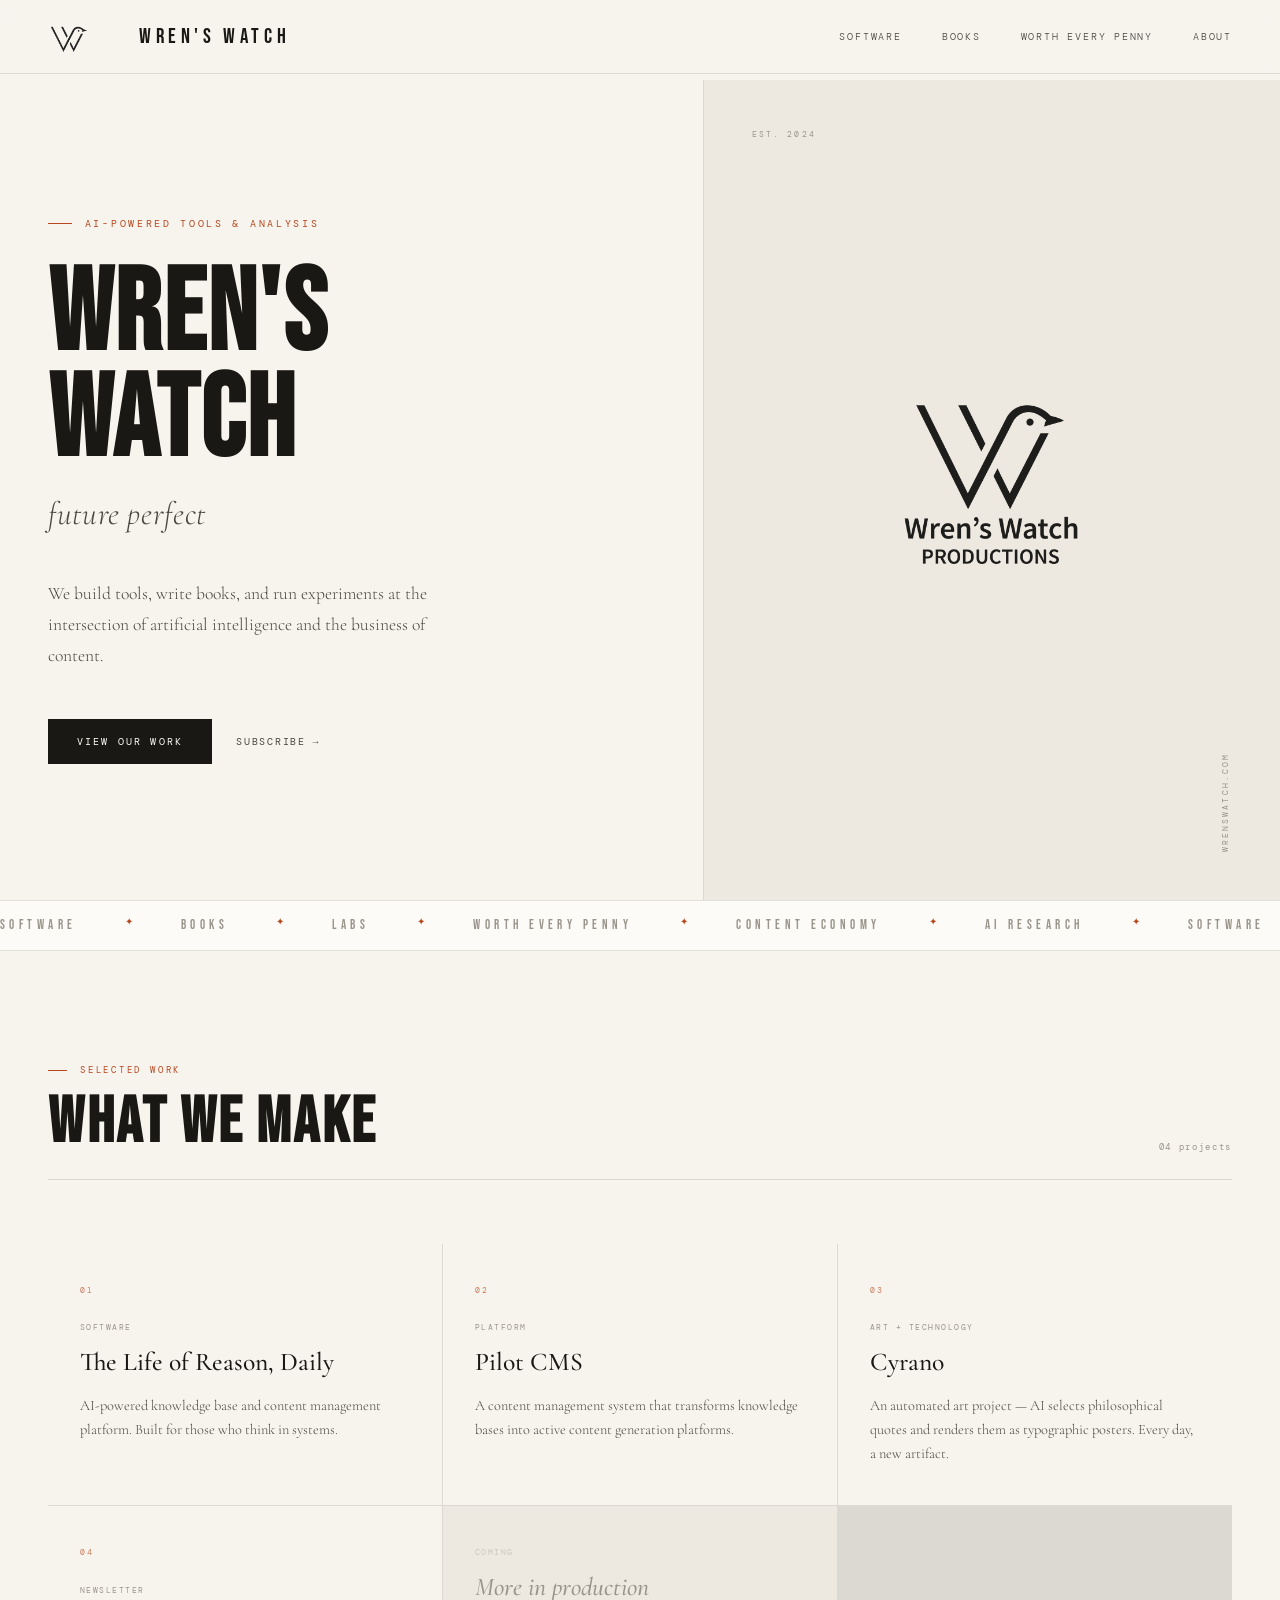
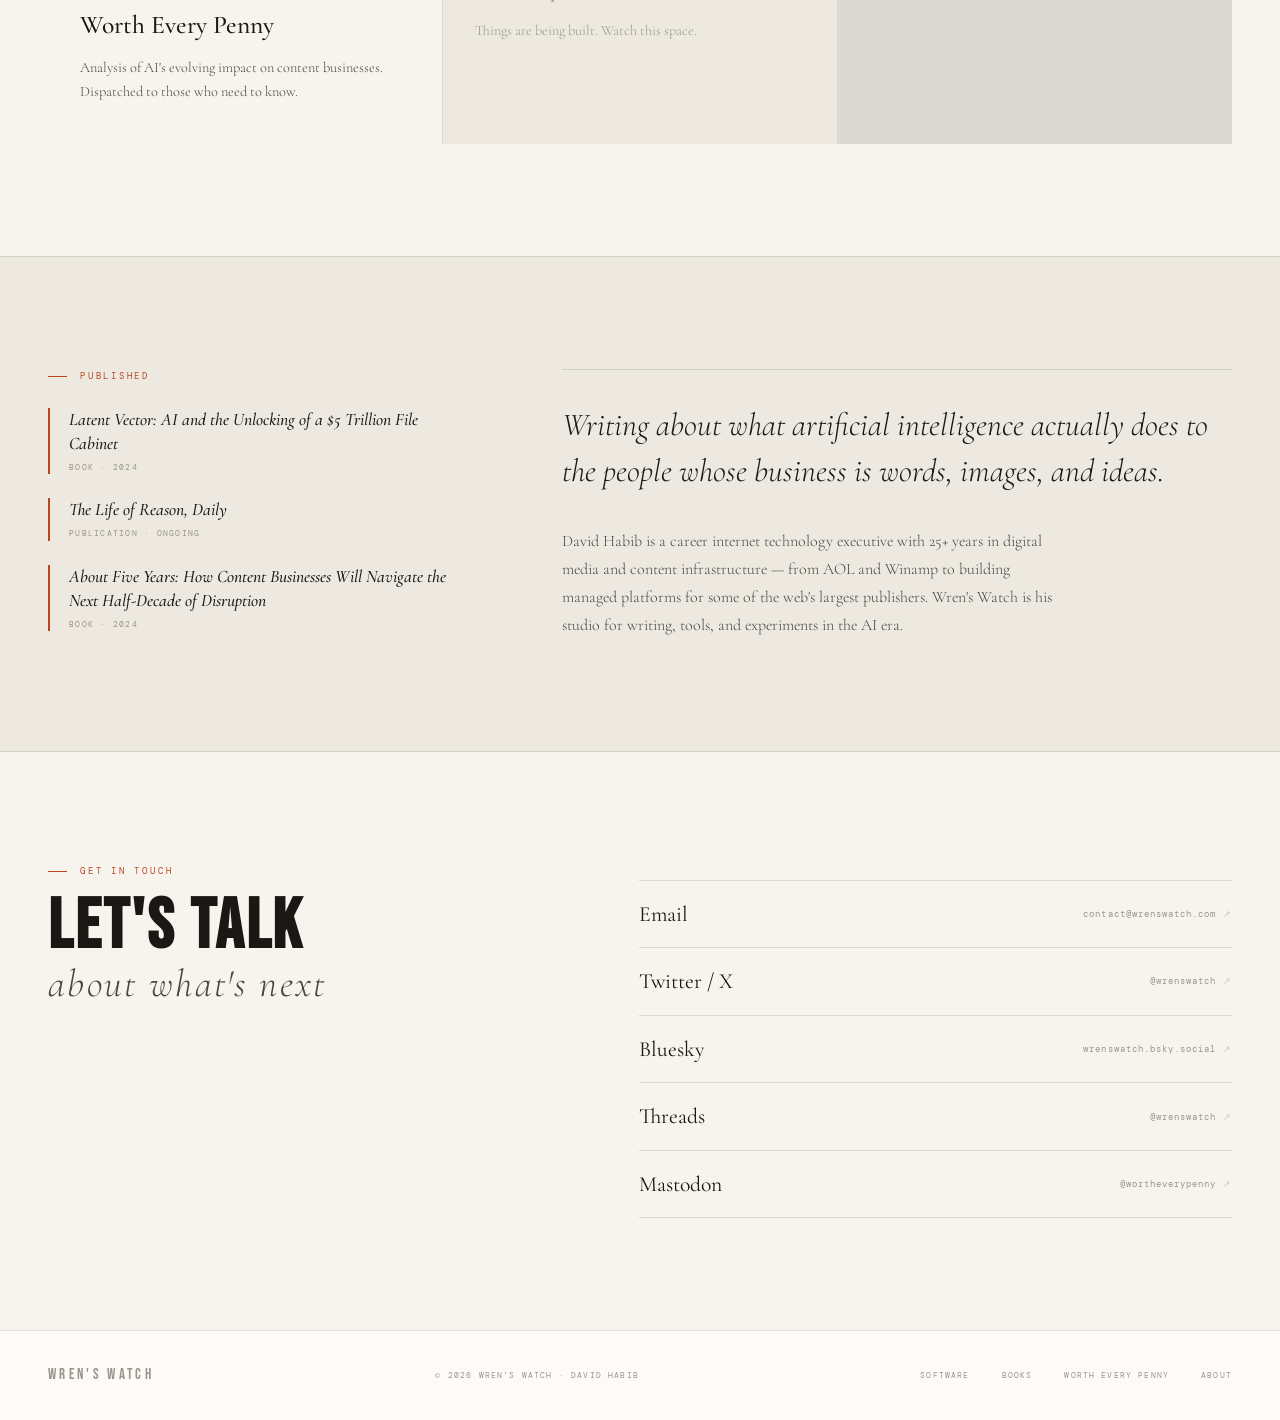
==== index.html @ e2961342 "Replace Hugo site with new static design Remove Hugo framework (themes, layouts, content, config) an" ====
<!DOCTYPE html>
<html lang="en">
<head>
<meta charset="UTF-8">
<meta name="viewport" content="width=device-width, initial-scale=1.0">
<title>Wren's Watch</title>
<meta name="description" content="AI-powered tools and analysis future perfect">
<link rel="preconnect" href="https://fonts.googleapis.com">
<link href="https://fonts.googleapis.com/css2?family=Cormorant+Garamond:ital,wght@0,300;0,400;0,500;0,600;1,300;1,400;1,500;1,600&family=Bebas+Neue&family=DM+Mono:wght@300;400&display=swap" rel="stylesheet">
<link rel="stylesheet" href="/css/style.css">
</head>
<body>

<!-- HEADER -->
<header>
  <a href="#" class="logo">
    <img class="logo-mark" src="/images/logo.png" alt="Wren's Watch logo">
    Wren's Watch
  </a>
  <nav>
    <a href="#">Software</a>
    <a href="#">Books</a>
    <a href="#">Worth Every Penny</a>
    <a href="#">About</a>
  </nav>
</header>

<!-- HERO -->
<section class="hero">
  <div class="hero-left">
    <div class="hero-eyebrow">AI-powered tools &amp; analysis</div>
    <h1 class="hero-title">Wren's<br>Watch</h1>
    <p class="hero-title-sub">future perfect</p>
    <p class="hero-desc">We build tools, write books, and run experiments at the intersection of artificial intelligence and the business of content.</p>
    <div class="hero-cta">
      <a href="#" class="btn-primary">View Our Work</a>
      <a href="#" class="btn-ghost">Subscribe</a>
    </div>
  </div>
  <div class="hero-right">
    <div class="hero-right-year">Est. 2024</div>
    <img class="hero-logo-display" src="/images/logo-hero.png" alt="Wren's Watch">
    <div class="hero-right-label">wrenswatch.com</div>
  </div>
</section>

<!-- MARQUEE -->
<div class="marquee-wrap">
  <div class="marquee-inner">
    <span class="marquee-text">SOFTWARE</span><span class="marquee-dot">✦</span>
    <span class="marquee-text">BOOKS</span><span class="marquee-dot">✦</span>
    <span class="marquee-text">LABS</span><span class="marquee-dot">✦</span>
    <span class="marquee-text">WORTH EVERY PENNY</span><span class="marquee-dot">✦</span>
    <span class="marquee-text">CONTENT ECONOMY</span><span class="marquee-dot">✦</span>
    <span class="marquee-text">AI RESEARCH</span><span class="marquee-dot">✦</span>
    <span class="marquee-text">SOFTWARE</span><span class="marquee-dot">✦</span>
    <span class="marquee-text">BOOKS</span><span class="marquee-dot">✦</span>
    <span class="marquee-text">LABS</span><span class="marquee-dot">✦</span>
    <span class="marquee-text">WORTH EVERY PENNY</span><span class="marquee-dot">✦</span>
    <span class="marquee-text">CONTENT ECONOMY</span><span class="marquee-dot">✦</span>
    <span class="marquee-text">AI RESEARCH</span><span class="marquee-dot">✦</span>
  </div>
</div>

<!-- WORKS -->
<section class="works">
  <div class="section-header">
    <div>
      <div class="section-label">Selected Work</div>
      <h2 class="section-title">What We Make</h2>
    </div>
    <div class="section-count">04 projects</div>
  </div>
  <div class="works-grid">
    <a href="https://santayana.org" class="work-item" target="_blank">
      <div class="work-number">01</div>
      <div class="work-type">Software</div>
      <h3 class="work-name">The Life of Reason, Daily</h3>
      <p class="work-desc">AI-powered knowledge base and content management platform. Built for those who think in systems.</p>
      <span class="work-arrow">↗</span>
    </a>
    <a href="#" class="work-item">
      <div class="work-number">02</div>
      <div class="work-type">Platform</div>
      <h3 class="work-name">Pilot CMS</h3>
      <p class="work-desc">A content management system that transforms knowledge bases into active content generation platforms.</p>
      <span class="work-arrow">→</span>
    </a>
    <a href="#" class="work-item">
      <div class="work-number">03</div>
      <div class="work-type">Art + Technology</div>
      <h3 class="work-name">Cyrano</h3>
      <p class="work-desc">An automated art project — AI selects philosophical quotes and renders them as typographic posters. Every day, a new artifact.</p>
      <span class="work-arrow">→</span>
    </a>
    <a href="#" class="work-item">
      <div class="work-number">04</div>
      <div class="work-type">Newsletter</div>
      <h3 class="work-name">Worth Every Penny</h3>
      <p class="work-desc">Analysis of AI's evolving impact on content businesses. Dispatched to those who need to know.</p>
      <span class="work-arrow">→</span>
    </a>
    <div class="work-item muted">
      <div class="work-type" style="opacity:0.4">Coming</div>
      <h3 class="work-name">More in production</h3>
      <p class="work-desc" style="opacity:0.5">Things are being built. Watch this space.</p>
    </div>
  </div>
</section>

<!-- BOOKS -->
<section class="books">
  <div class="books-inner">
    <div>
      <div class="section-label">Published</div>
      <div class="books-stack">
        <a href="#" class="book-card">
          <div class="book-card-title">Latent Vector: AI and the Unlocking of a $5 Trillion File Cabinet</div>
          <div class="book-card-sub">Book · 2024</div>
        </a>
        <a href="https://santayana.org" class="book-card" target="_blank">
          <div class="book-card-title">The Life of Reason, Daily</div>
          <div class="book-card-sub">Publication · Ongoing</div>
        </a>
        <a href="#" class="book-card">
          <div class="book-card-title">About Five Years: How Content Businesses Will Navigate the Next Half-Decade of Disruption</div>
          <div class="book-card-sub">Book · 2024</div>
        </a>
      </div>
    </div>
    <div>
      <p class="books-pull">Writing about what artificial intelligence actually does to the people whose business is words, images, and ideas.</p>
      <p class="books-bio">David Habib is a career internet technology executive with 25+ years in digital media and content infrastructure — from AOL and Winamp to building managed platforms for some of the web's largest publishers. Wren's Watch is his studio for writing, tools, and experiments in the AI era.</p>
    </div>
  </div>
</section>

<!-- CONNECT -->
<section class="connect">
  <div>
    <div class="section-label">Get in Touch</div>
    <h2 class="connect-title">Let's Talk<em>about what's next</em></h2>
  </div>
  <div>
    <div class="social-list">
      <a href="mailto:contact@wrenswatch.com" class="social-link">
        <span class="social-name">Email</span>
        <span class="social-handle">contact@wrenswatch.com</span>
      </a>
      <a href="https://twitter.com/wrenswatch" class="social-link" target="_blank">
        <span class="social-name">Twitter / X</span>
        <span class="social-handle">@wrenswatch</span>
      </a>
      <a href="https://bsky.app/profile/wrenswatch.bsky.social" class="social-link" target="_blank">
        <span class="social-name">Bluesky</span>
        <span class="social-handle">wrenswatch.bsky.social</span>
      </a>
      <a href="https://www.threads.net/@wrenswatch" class="social-link" target="_blank">
        <span class="social-name">Threads</span>
        <span class="social-handle">@wrenswatch</span>
      </a>
      <a href="https://mastodon.social/@wortheverypenny" class="social-link" target="_blank">
        <span class="social-name">Mastodon</span>
        <span class="social-handle">@wortheverypenny</span>
      </a>
    </div>
  </div>
</section>

<!-- FOOTER -->
<footer>
  <a href="#" class="footer-logo">Wren's Watch</a>
  <div class="footer-copy">© 2026 Wren's Watch · David Habib</div>
  <div class="footer-links">
    <a href="#">Software</a>
    <a href="#">Books</a>
    <a href="#">Worth Every Penny</a>
    <a href="#">About</a>
  </div>
</footer>

</body>
</html>
---- css/style.css ----
*, *::before, *::after { box-sizing: border-box; margin: 0; padding: 0; }

  :root {
    --bg:        #f7f4ee;
    --bg-warm:   #ede9e0;
    --ink:       #1a1814;
    --ink-mid:   #4a4740;
    --ink-light: #9a958c;
    --rust:      #b8471e;
    --rust-light:#d4603a;
    --sand:      #c8b89a;
    --white:     #fdfbf7;
    --rule:      rgba(26,24,20,0.12);
  }

  html { scroll-behavior: smooth; }

  body {
    background: var(--bg);
    color: var(--ink);
    font-family: 'Cormorant Garamond', Georgia, serif;
    font-size: 18px;
    line-height: 1.6;
    overflow-x: hidden;
  }

  /* ── HEADER ── */
  header {
    position: fixed;
    top: 0; left: 0; right: 0;
    z-index: 100;
    display: flex;
    align-items: center;
    justify-content: space-between;
    padding: 1.25rem 3rem;
    background: rgba(247,244,238,0.92);
    backdrop-filter: blur(12px);
    -webkit-backdrop-filter: blur(12px);
    border-bottom: 1px solid var(--rule);
  }

  .logo {
    font-family: 'Bebas Neue', sans-serif;
    font-size: 1.3rem;
    letter-spacing: 0.22em;
    color: var(--ink);
    text-decoration: none;
    display: flex;
    align-items: center;
    gap: 0.7rem;
  }

  .logo-mark {
    width: 80px;
    height: 32px;
    object-fit: contain;
    object-position: left center;
    opacity: 0.85;
    transition: opacity 0.2s;
  }

  .logo:hover .logo-mark { opacity: 1; }

  nav {
    display: flex;
    gap: 2.5rem;
    align-items: center;
  }

  nav a {
    font-family: 'DM Mono', monospace;
    font-size: 0.62rem;
    font-weight: 300;
    letter-spacing: 0.18em;
    text-transform: uppercase;
    color: var(--ink-mid);
    text-decoration: none;
    transition: color 0.2s;
  }

  nav a:hover { color: var(--rust); }

  nav a.external::after {
    content: ' ↗';
    font-size: 0.6rem;
    opacity: 0.5;
  }

  /* ── HERO ── */
  .hero {
    min-height: 100vh;
    display: grid;
    grid-template-columns: 1.1fr 0.9fr;
    padding-top: 5rem;
  }

  .hero-left {
    display: flex;
    flex-direction: column;
    justify-content: center;
    padding: 6rem 4rem 6rem 3rem;
    border-right: 1px solid var(--rule);
  }

  .hero-eyebrow {
    font-family: 'DM Mono', monospace;
    font-size: 0.6rem;
    letter-spacing: 0.28em;
    text-transform: uppercase;
    color: var(--rust);
    margin-bottom: 2rem;
    display: flex;
    align-items: center;
    gap: 0.8rem;
  }

  .hero-eyebrow::before {
    content: '';
    display: block;
    width: 1.5rem;
    height: 1px;
    background: var(--rust);
  }

  .hero-title {
    font-family: 'Bebas Neue', sans-serif;
    font-size: clamp(4.5rem, 9vw, 8rem);
    line-height: 0.92;
    letter-spacing: 0.02em;
    color: var(--ink);
  }

  .hero-title-sub {
    font-family: 'Cormorant Garamond', serif;
    font-size: clamp(1.4rem, 2.5vw, 2rem);
    font-style: italic;
    font-weight: 300;
    color: var(--ink-mid);
    margin-top: 0.8rem;
    letter-spacing: 0.02em;
  }

  .hero-desc {
    max-width: 400px;
    font-size: 1.1rem;
    font-weight: 300;
    color: var(--ink-mid);
    line-height: 1.75;
    margin-top: 2.5rem;
  }

  .hero-cta {
    margin-top: 3rem;
    display: flex;
    gap: 1.5rem;
    align-items: center;
  }

  .btn-primary {
    font-family: 'DM Mono', monospace;
    font-size: 0.62rem;
    letter-spacing: 0.22em;
    text-transform: uppercase;
    color: var(--white);
    background: var(--ink);
    padding: 0.9rem 1.8rem;
    text-decoration: none;
    display: inline-block;
    transition: background 0.2s;
  }

  .btn-primary:hover { background: var(--rust); }

  .btn-ghost {
    font-family: 'DM Mono', monospace;
    font-size: 0.62rem;
    letter-spacing: 0.18em;
    text-transform: uppercase;
    color: var(--ink-mid);
    text-decoration: none;
    display: flex;
    align-items: center;
    gap: 0.4rem;
    transition: color 0.2s;
  }

  .btn-ghost:hover { color: var(--rust); }
  .btn-ghost::after { content: '→'; }

  /* Hero right — logo display */
  .hero-right {
    display: flex;
    flex-direction: column;
    align-items: center;
    justify-content: center;
    padding: 4rem;
    background: var(--bg-warm);
    position: relative;
    overflow: hidden;
  }

  .hero-logo-display {
    width: clamp(160px, 22vw, 260px);
    height: clamp(160px, 22vw, 260px);
    object-fit: contain;
    opacity: 0.88;
  }

  .hero-right-label {
    position: absolute;
    bottom: 3rem;
    right: 3rem;
    font-family: 'DM Mono', monospace;
    font-size: 0.52rem;
    letter-spacing: 0.25em;
    color: var(--ink-light);
    text-transform: uppercase;
    writing-mode: vertical-rl;
    transform: rotate(180deg);
  }

  .hero-right-year {
    position: absolute;
    top: 3rem;
    left: 3rem;
    font-family: 'DM Mono', monospace;
    font-size: 0.52rem;
    letter-spacing: 0.25em;
    color: var(--ink-light);
    text-transform: uppercase;
  }

  /* ── MARQUEE ── */
  .marquee-wrap {
    overflow: hidden;
    border-top: 1px solid var(--rule);
    border-bottom: 1px solid var(--rule);
    padding: 0.9rem 0;
    background: var(--white);
  }

  .marquee-inner {
    display: flex;
    white-space: nowrap;
    animation: marquee 30s linear infinite;
  }

  .marquee-text {
    font-family: 'Bebas Neue', sans-serif;
    font-size: 0.8rem;
    letter-spacing: 0.35em;
    color: var(--ink-light);
    padding-right: 3rem;
  }

  .marquee-dot {
    color: var(--rust);
    margin-right: 3rem;
    font-size: 0.6rem;
  }

  @keyframes marquee {
    from { transform: translateX(0); }
    to { transform: translateX(-50%); }
  }

  /* ── WORKS ── */
  .works {
    padding: 7rem 3rem;
  }

  .section-header {
    display: flex;
    justify-content: space-between;
    align-items: flex-end;
    margin-bottom: 4rem;
    padding-bottom: 1.5rem;
    border-bottom: 1px solid var(--rule);
  }

  .section-label {
    font-family: 'DM Mono', monospace;
    font-size: 0.58rem;
    letter-spacing: 0.3em;
    text-transform: uppercase;
    color: var(--rust);
    display: flex;
    align-items: center;
    gap: 0.8rem;
    margin-bottom: 0.8rem;
  }

  .section-label::before {
    content: '';
    display: block;
    width: 1.2rem;
    height: 1px;
    background: var(--rust);
  }

  .section-title {
    font-family: 'Bebas Neue', sans-serif;
    font-size: clamp(2.5rem, 5vw, 4rem);
    letter-spacing: 0.04em;
    color: var(--ink);
    line-height: 1;
  }

  .section-count {
    font-family: 'DM Mono', monospace;
    font-size: 0.58rem;
    letter-spacing: 0.18em;
    color: var(--ink-light);
  }

  .works-grid {
    display: grid;
    grid-template-columns: repeat(3, 1fr);
    gap: 1px;
    background: var(--rule);
  }

  .work-item {
    background: var(--bg);
    padding: 2.5rem 2rem;
    position: relative;
    overflow: hidden;
    text-decoration: none;
    display: block;
    color: inherit;
    transition: background 0.25s;
  }

  .work-item:hover { background: var(--white); }

  .work-item::after {
    content: '';
    position: absolute;
    bottom: 0; left: 0;
    width: 100%;
    height: 2px;
    background: var(--rust);
    transform: scaleX(0);
    transform-origin: left;
    transition: transform 0.3s ease;
  }

  .work-item:hover::after { transform: scaleX(1); }

  .work-number {
    font-family: 'DM Mono', monospace;
    font-size: 0.52rem;
    letter-spacing: 0.22em;
    color: var(--rust);
    margin-bottom: 1.5rem;
    opacity: 0.7;
  }

  .work-type {
    font-family: 'DM Mono', monospace;
    font-size: 0.52rem;
    letter-spacing: 0.18em;
    text-transform: uppercase;
    color: var(--ink-light);
    margin-bottom: 0.8rem;
  }

  .work-name {
    font-family: 'Cormorant Garamond', serif;
    font-size: 1.6rem;
    font-weight: 500;
    line-height: 1.2;
    color: var(--ink);
    margin-bottom: 1rem;
  }

  .work-desc {
    font-size: 0.9rem;
    font-weight: 300;
    color: var(--ink-mid);
    line-height: 1.65;
  }

  .work-arrow {
    position: absolute;
    top: 2.5rem;
    right: 2rem;
    font-size: 1rem;
    color: var(--ink-light);
    opacity: 0;
    transform: translateX(-4px);
    transition: opacity 0.25s, transform 0.25s;
  }

  .work-item:hover .work-arrow { opacity: 1; transform: translateX(0); }

  .work-item.muted { background: var(--bg-warm); }
  .work-item.muted .work-name { color: var(--ink-light); font-style: italic; }
  .work-item.muted::after { display: none; }

  /* ── BOOKS ── */
  .books {
    background: var(--bg-warm);
    border-top: 1px solid var(--rule);
    border-bottom: 1px solid var(--rule);
    padding: 7rem 3rem;
  }

  .books-inner {
    display: grid;
    grid-template-columns: 1fr 1.6fr;
    gap: 6rem;
    align-items: start;
  }

  .books-stack {
    display: flex;
    flex-direction: column;
    gap: 1.5rem;
    margin-top: 1.5rem;
  }

  .book-card {
    border-left: 2px solid var(--rust);
    padding-left: 1.2rem;
    text-decoration: none;
    display: block;
    color: inherit;
    transition: border-color 0.2s, padding-left 0.2s;
  }

  .book-card:hover { border-color: var(--ink); padding-left: 1.5rem; }

  .book-card-title {
    font-family: 'Cormorant Garamond', serif;
    font-size: 1.1rem;
    font-weight: 500;
    font-style: italic;
    color: var(--ink);
    line-height: 1.35;
    margin-bottom: 0.35rem;
  }

  .book-card-sub {
    font-family: 'DM Mono', monospace;
    font-size: 0.52rem;
    letter-spacing: 0.15em;
    color: var(--ink-light);
    text-transform: uppercase;
  }

  .books-pull {
    font-family: 'Cormorant Garamond', serif;
    font-size: clamp(1.5rem, 2.5vw, 2rem);
    font-style: italic;
    font-weight: 300;
    color: var(--ink);
    line-height: 1.45;
    padding-top: 2rem;
    border-top: 1px solid var(--rule);
  }

  .books-bio {
    margin-top: 2rem;
    font-size: 1rem;
    font-weight: 300;
    color: var(--ink-mid);
    line-height: 1.75;
    max-width: 500px;
  }

  /* ── CONNECT ── */
  .connect {
    padding: 7rem 3rem;
    display: grid;
    grid-template-columns: 1fr 1.2fr;
    gap: 6rem;
    align-items: start;
  }

  .connect-title {
    font-family: 'Bebas Neue', sans-serif;
    font-size: clamp(3rem, 5.5vw, 5rem);
    letter-spacing: 0.04em;
    color: var(--ink);
    line-height: 0.92;
    margin-top: 1rem;
  }

  .connect-title em {
    display: block;
    font-family: 'Cormorant Garamond', serif;
    font-style: italic;
    font-size: 0.55em;
    font-weight: 300;
    letter-spacing: 0.06em;
    color: var(--ink-mid);
    margin-top: 0.4rem;
  }

  .social-list {
    margin-top: 1rem;
  }

  .social-link {
    display: flex;
    align-items: center;
    justify-content: space-between;
    padding: 1rem 0;
    border-bottom: 1px solid var(--rule);
    text-decoration: none;
    color: inherit;
    transition: padding-left 0.25s;
  }

  .social-link:first-child { border-top: 1px solid var(--rule); }
  .social-link:hover { padding-left: 0.4rem; }

  .social-name {
    font-family: 'Cormorant Garamond', serif;
    font-size: 1.35rem;
    font-weight: 400;
    color: var(--ink);
    transition: color 0.2s;
  }

  .social-link:hover .social-name { color: var(--rust); }

  .social-handle {
    font-family: 'DM Mono', monospace;
    font-size: 0.55rem;
    letter-spacing: 0.12em;
    color: var(--ink-light);
    display: flex;
    align-items: center;
    gap: 0.4rem;
  }

  .social-handle::after { content: '↗'; opacity: 0.5; }

  /* ── FOOTER ── */
  footer {
    border-top: 1px solid var(--rule);
    padding: 2rem 3rem;
    display: flex;
    align-items: center;
    justify-content: space-between;
    background: var(--white);
  }

  .footer-logo {
    font-family: 'Bebas Neue', sans-serif;
    letter-spacing: 0.22em;
    font-size: 0.95rem;
    color: var(--ink-light);
    text-decoration: none;
  }

  .footer-copy {
    font-family: 'DM Mono', monospace;
    font-size: 0.52rem;
    letter-spacing: 0.14em;
    color: var(--ink-light);
    text-transform: uppercase;
  }

  .footer-links {
    display: flex;
    gap: 2rem;
  }

  .footer-links a {
    font-family: 'DM Mono', monospace;
    font-size: 0.52rem;
    letter-spacing: 0.14em;
    text-transform: uppercase;
    color: var(--ink-light);
    text-decoration: none;
    transition: color 0.2s;
  }

  .footer-links a:hover { color: var(--rust); }

  /* ── RESPONSIVE ── */
  @media (max-width: 900px) {
    header { padding: 1rem 1.5rem; }
    nav { gap: 1.5rem; }
    .hero { grid-template-columns: 1fr; min-height: auto; }
    .hero-left { padding: 5rem 1.5rem 3rem; border-right: none; border-bottom: 1px solid var(--rule); }
    .hero-right { min-height: 40vh; padding: 3rem 1.5rem; }
    .works { padding: 4rem 1.5rem; }
    .works-grid { grid-template-columns: 1fr; }
    .books { padding: 4rem 1.5rem; }
    .books-inner { grid-template-columns: 1fr; gap: 3rem; }
    .connect { padding: 4rem 1.5rem; grid-template-columns: 1fr; gap: 3rem; }
    footer { flex-direction: column; gap: 1.2rem; text-align: center; padding: 2rem 1.5rem; }
    .footer-links { justify-content: center; }
  }
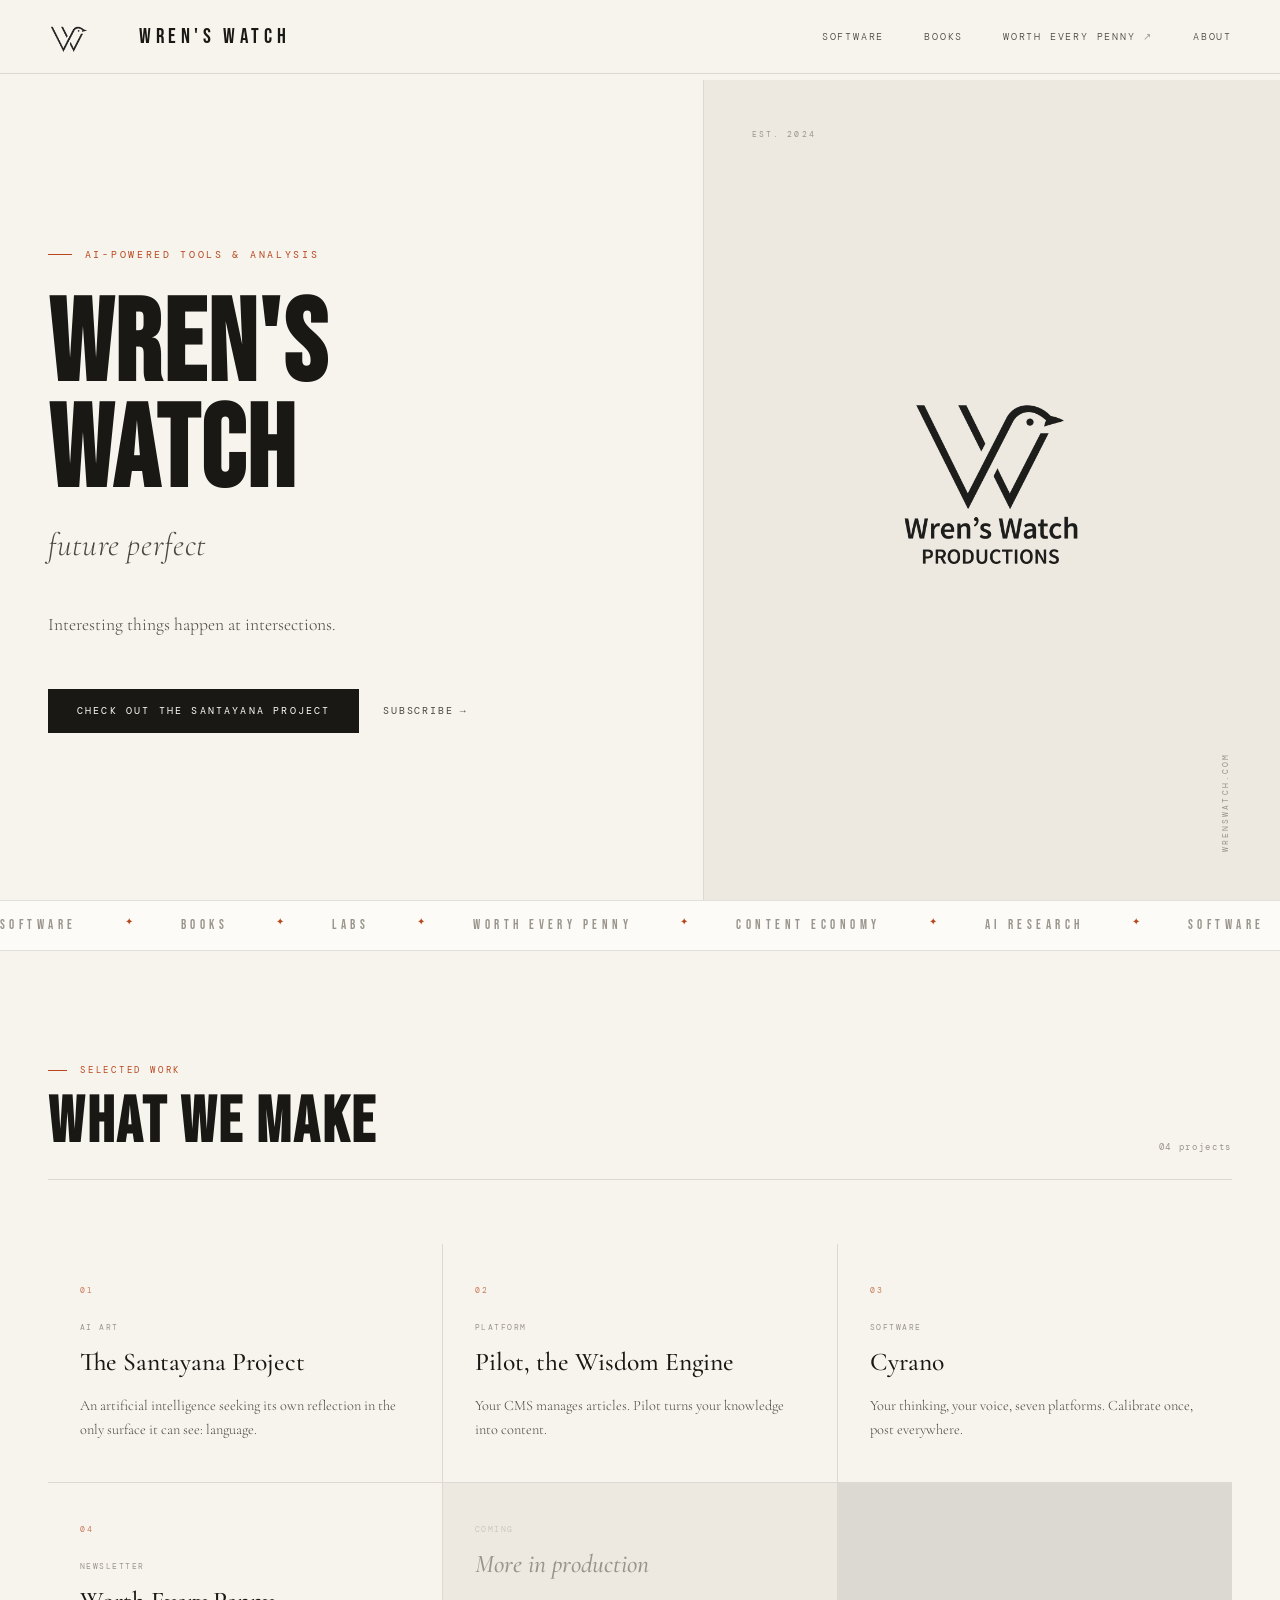
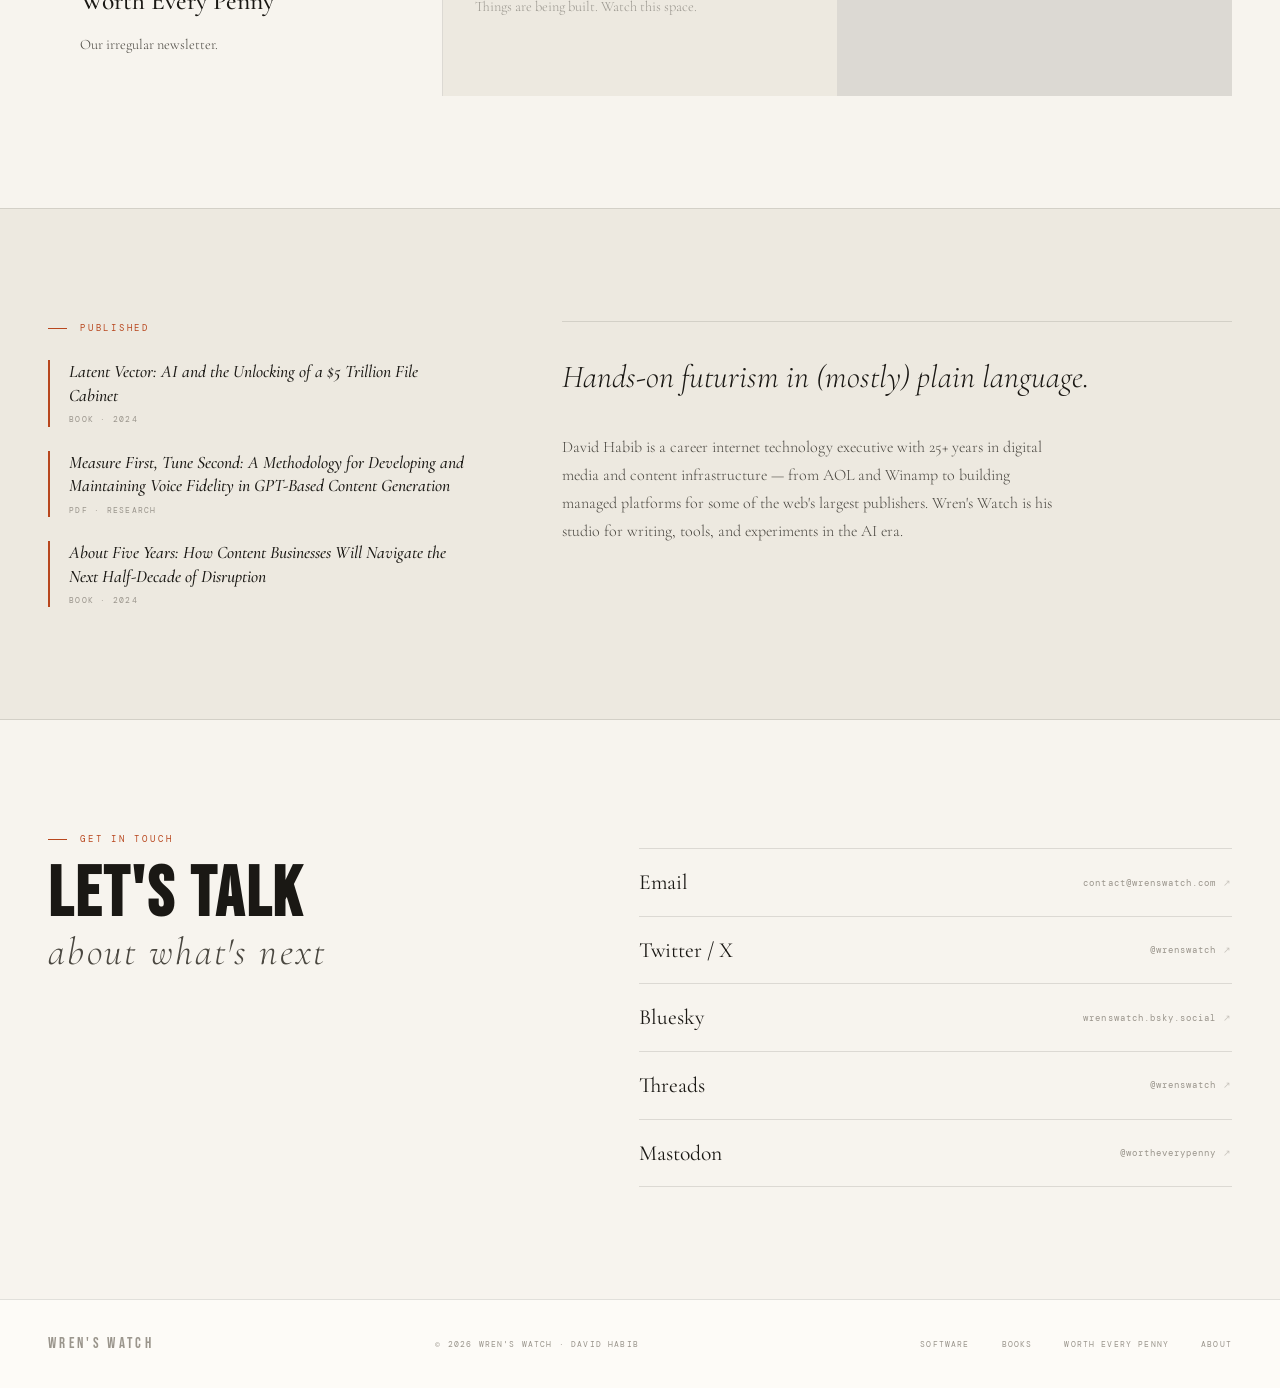
==== commit fc6301d4: "Update content: links, copy, and nav anchors - Wire up book cards to Amazon, Cyrano to cyrano.wrensw" ====
--- a/index.html
+++ b/index.html
@@ -18,10 +18,10 @@
     Wren's Watch
   </a>
   <nav>
-    <a href="#">Software</a>
-    <a href="#">Books</a>
-    <a href="#">Worth Every Penny</a>
-    <a href="#">About</a>
+    <a href="#works">Software</a>
+    <a href="#books">Books</a>
+    <a href="https://buttondown.com/wrenswatch" class="external" target="_blank">Worth Every Penny</a>
+    <a href="#connect">About</a>
   </nav>
 </header>
 
@@ -31,10 +31,10 @@
     <div class="hero-eyebrow">AI-powered tools &amp; analysis</div>
     <h1 class="hero-title">Wren's<br>Watch</h1>
     <p class="hero-title-sub">future perfect</p>
-    <p class="hero-desc">We build tools, write books, and run experiments at the intersection of artificial intelligence and the business of content.</p>
+    <p class="hero-desc">Interesting things happen at intersections.</p>
     <div class="hero-cta">
-      <a href="#" class="btn-primary">View Our Work</a>
-      <a href="#" class="btn-ghost">Subscribe</a>
+      <a href="https://santayana.org" class="btn-primary" target="_blank">Check out the Santayana Project</a>
+      <a href="https://buttondown.com/wrenswatch" class="btn-ghost" target="_blank">Subscribe</a>
     </div>
   </div>
   <div class="hero-right">
@@ -63,7 +63,7 @@
 </div>
 
 <!-- WORKS -->
-<section class="works">
+<section id="works" class="works">
   <div class="section-header">
     <div>
       <div class="section-label">Selected Work</div>
@@ -74,31 +74,31 @@
   <div class="works-grid">
     <a href="https://santayana.org" class="work-item" target="_blank">
       <div class="work-number">01</div>
-      <div class="work-type">Software</div>
-      <h3 class="work-name">The Life of Reason, Daily</h3>
-      <p class="work-desc">AI-powered knowledge base and content management platform. Built for those who think in systems.</p>
+      <div class="work-type">AI Art</div>
+      <h3 class="work-name">The Santayana Project</h3>
+      <p class="work-desc">An artificial intelligence seeking its own reflection in the only surface it can see: language.</p>
       <span class="work-arrow">↗</span>
     </a>
-    <a href="#" class="work-item">
+    <a href="https://www.pilotwme.com" class="work-item" target="_blank">
       <div class="work-number">02</div>
       <div class="work-type">Platform</div>
-      <h3 class="work-name">Pilot CMS</h3>
-      <p class="work-desc">A content management system that transforms knowledge bases into active content generation platforms.</p>
-      <span class="work-arrow">→</span>
+      <h3 class="work-name">Pilot, the Wisdom Engine</h3>
+      <p class="work-desc">Your CMS manages articles. Pilot turns your knowledge into content.</p>
+      <span class="work-arrow">↗</span>
     </a>
-    <a href="#" class="work-item">
+    <a href="https://cyrano.wrenswatch.com" class="work-item" target="_blank">
       <div class="work-number">03</div>
-      <div class="work-type">Art + Technology</div>
+      <div class="work-type">Software</div>
       <h3 class="work-name">Cyrano</h3>
-      <p class="work-desc">An automated art project — AI selects philosophical quotes and renders them as typographic posters. Every day, a new artifact.</p>
-      <span class="work-arrow">→</span>
+      <p class="work-desc">Your thinking, your voice, seven platforms. Calibrate once, post everywhere.</p>
+      <span class="work-arrow">↗</span>
     </a>
-    <a href="#" class="work-item">
+    <a href="https://buttondown.com/wrenswatch" class="work-item" target="_blank">
       <div class="work-number">04</div>
       <div class="work-type">Newsletter</div>
       <h3 class="work-name">Worth Every Penny</h3>
-      <p class="work-desc">Analysis of AI's evolving impact on content businesses. Dispatched to those who need to know.</p>
-      <span class="work-arrow">→</span>
+      <p class="work-desc">Our irregular newsletter.</p>
+      <span class="work-arrow">↗</span>
     </a>
     <div class="work-item muted">
       <div class="work-type" style="opacity:0.4">Coming</div>
@@ -109,34 +109,34 @@
 </section>
 
 <!-- BOOKS -->
-<section class="books">
+<section id="books" class="books">
   <div class="books-inner">
     <div>
       <div class="section-label">Published</div>
       <div class="books-stack">
-        <a href="#" class="book-card">
+        <a href="https://www.amazon.com/Latent-Vector-David-Habib-ebook/dp/B0FPPSB9LZ" class="book-card" target="_blank">
           <div class="book-card-title">Latent Vector: AI and the Unlocking of a $5 Trillion File Cabinet</div>
           <div class="book-card-sub">Book · 2024</div>
         </a>
-        <a href="https://santayana.org" class="book-card" target="_blank">
-          <div class="book-card-title">The Life of Reason, Daily</div>
-          <div class="book-card-sub">Publication · Ongoing</div>
+        <a href="/voice-fidelity-methodology.pdf" class="book-card" target="_blank">
+          <div class="book-card-title">Measure First, Tune Second: A Methodology for Developing and Maintaining Voice Fidelity in GPT-Based Content Generation</div>
+          <div class="book-card-sub">PDF · Research</div>
         </a>
-        <a href="#" class="book-card">
+        <a href="https://www.amazon.com/About-Years-Businesses-Half-Decade-Disruption/dp/B0F8W1JP7D/" class="book-card" target="_blank">
           <div class="book-card-title">About Five Years: How Content Businesses Will Navigate the Next Half-Decade of Disruption</div>
           <div class="book-card-sub">Book · 2024</div>
         </a>
       </div>
     </div>
     <div>
-      <p class="books-pull">Writing about what artificial intelligence actually does to the people whose business is words, images, and ideas.</p>
+      <p class="books-pull">Hands-on futurism in (mostly) plain language.</p>
       <p class="books-bio">David Habib is a career internet technology executive with 25+ years in digital media and content infrastructure — from AOL and Winamp to building managed platforms for some of the web's largest publishers. Wren's Watch is his studio for writing, tools, and experiments in the AI era.</p>
     </div>
   </div>
 </section>
 
 <!-- CONNECT -->
-<section class="connect">
+<section id="connect" class="connect">
   <div>
     <div class="section-label">Get in Touch</div>
     <h2 class="connect-title">Let's Talk<em>about what's next</em></h2>
@@ -172,10 +172,10 @@
   <a href="#" class="footer-logo">Wren's Watch</a>
   <div class="footer-copy">© 2026 Wren's Watch · David Habib</div>
   <div class="footer-links">
-    <a href="#">Software</a>
-    <a href="#">Books</a>
-    <a href="#">Worth Every Penny</a>
-    <a href="#">About</a>
+    <a href="#works">Software</a>
+    <a href="#books">Books</a>
+    <a href="https://buttondown.com/wrenswatch" target="_blank">Worth Every Penny</a>
+    <a href="#connect">About</a>
   </div>
 </footer>
 
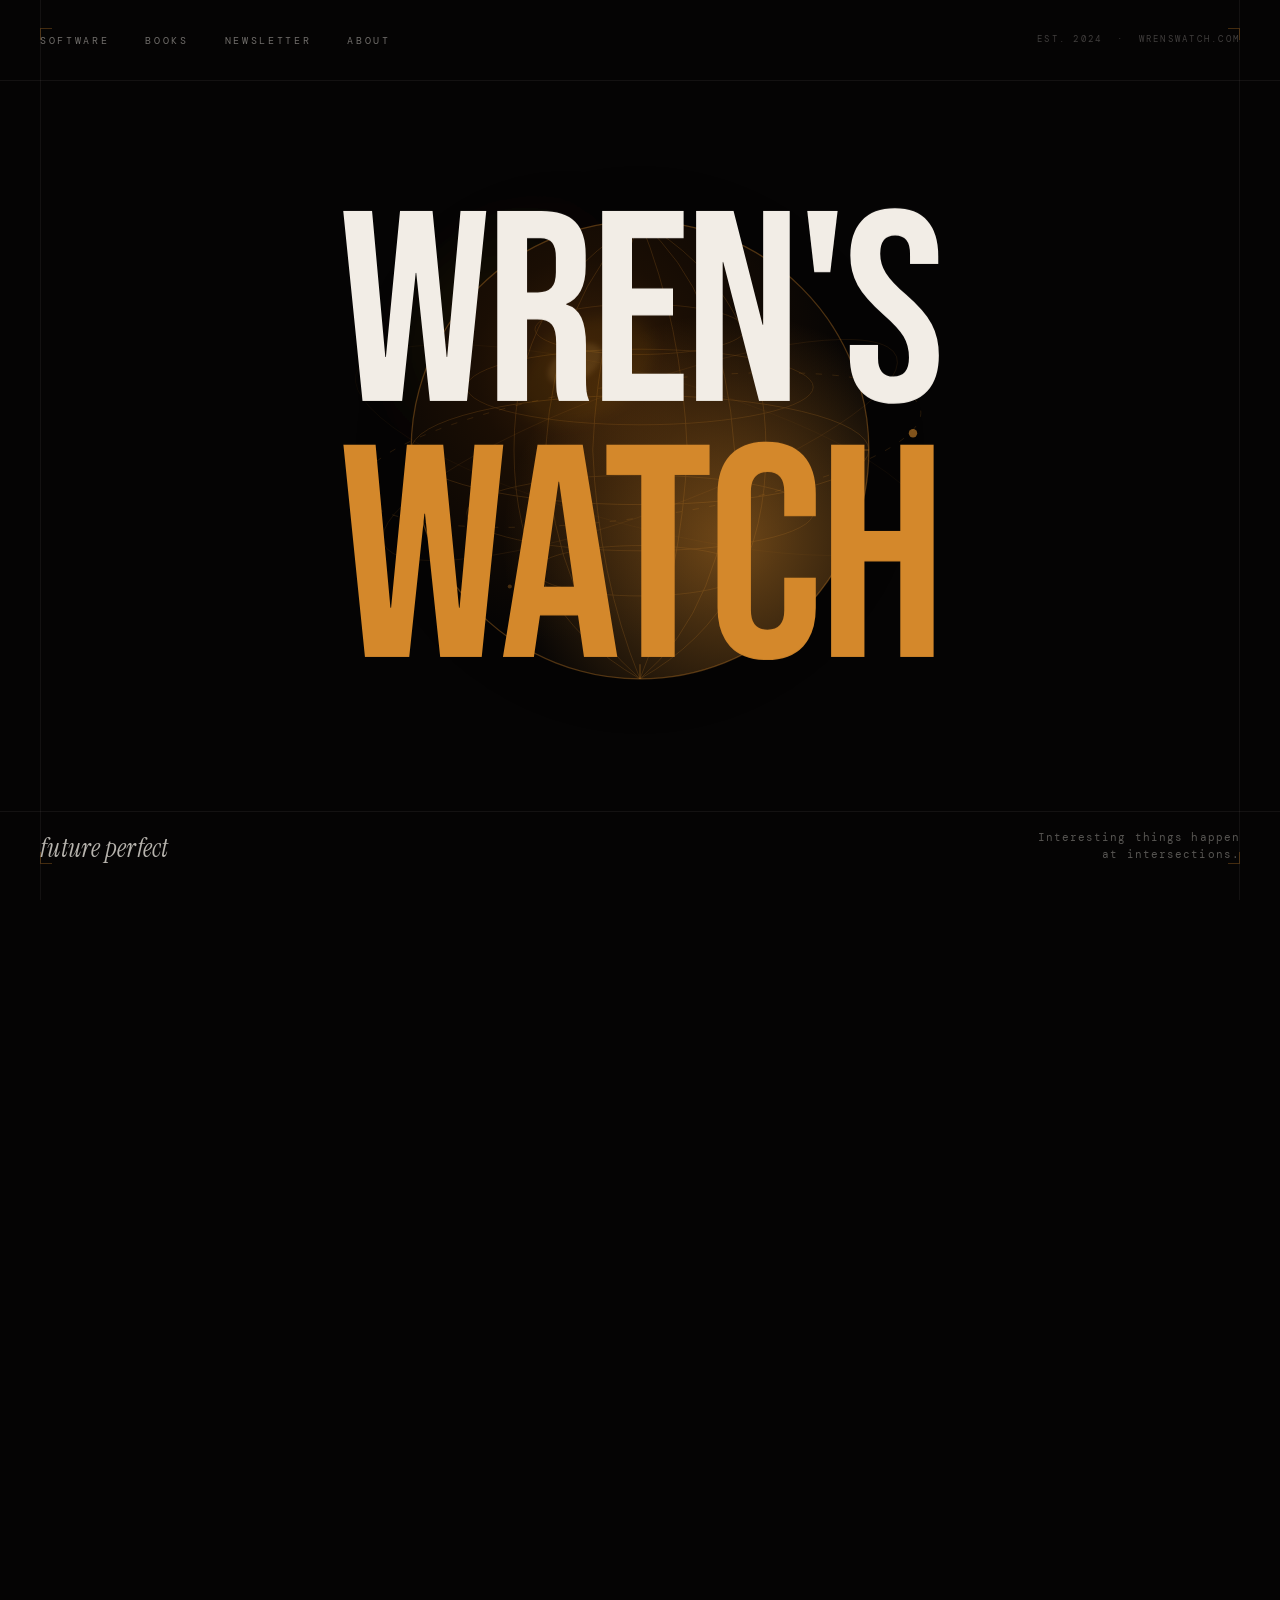
==== commit 919d7046: "Redesign homepage with dark magazine cover layout Replace light beige split-panel design with dark e" ====
--- a/index.html
+++ b/index.html
@@ -1,183 +1,817 @@
 <!DOCTYPE html>
 <html lang="en">
 <head>
+<!-- Google tag (gtag.js) -->
+<script async src="https://www.googletagmanager.com/gtag/js?id=G-4ES8Q3C71G"></script>
+<script>
+  window.dataLayer = window.dataLayer || [];
+  function gtag(){dataLayer.push(arguments);}
+  gtag('js', new Date());
+
+  gtag('config', 'G-4ES8Q3C71G');
+</script>
 <meta charset="UTF-8">
 <meta name="viewport" content="width=device-width, initial-scale=1.0">
 <title>Wren's Watch</title>
-<meta name="description" content="AI-powered tools and analysis future perfect">
 <link rel="preconnect" href="https://fonts.googleapis.com">
-<link href="https://fonts.googleapis.com/css2?family=Cormorant+Garamond:ital,wght@0,300;0,400;0,500;0,600;1,300;1,400;1,500;1,600&family=Bebas+Neue&family=DM+Mono:wght@300;400&display=swap" rel="stylesheet">
-<link rel="stylesheet" href="/css/style.css">
+<link href="https://fonts.googleapis.com/css2?family=Bebas+Neue&family=Instrument+Serif:ital@0;1&family=DM+Mono:ital,wght@0,300;0,400;1,300&display=swap" rel="stylesheet">
+<style>
+* { margin: 0; padding: 0; box-sizing: border-box; }
+
+:root {
+  --black: #050404;
+  --white: #f2ede6;
+  --amber: #d4882b;
+  --amber2: #f0a830;
+  --dim: rgba(242,237,230,0.18);
+  --dimmer: rgba(242,237,230,0.06);
+}
+
+html, body {
+  width: 100%; height: 100%;
+  background: var(--black);
+  color: var(--white);
+  overflow-x: hidden;
+  font-family: 'DM Mono', monospace;
+}
+
+/* ─── STATIC HERO IMAGE ─────────────────── */
+.cover-image {
+  position: absolute;
+  top: 50%;
+  left: 50%;
+  transform: translate(-50%, -50%);
+  width: 70vmin;
+  height: 70vmin;
+  z-index: 1;
+  pointer-events: none;
+  opacity: 0;
+  animation: fadeImg 1.6s ease 0.8s forwards;
+}
+@keyframes fadeImg {
+  from { opacity: 0; transform: translate(-50%, -50%) scale(0.96); }
+  to   { opacity: 1; transform: translate(-50%, -50%) scale(1); }
+}
+
+/* ─── HERO ────────────────────────────────── */
+.cover {
+  position: relative;
+  width: 100vw;
+  height: 100vh;
+  overflow: hidden;
+  z-index: 1;
+  display: grid;
+  grid-template-rows: auto 1fr auto;
+}
+
+/* Top bar */
+.cover-top {
+  display: flex;
+  align-items: center;
+  justify-content: space-between;
+  padding: 28px 40px 0;
+  position: relative;
+  z-index: 10;
+}
+.cover-nav {
+  display: flex;
+  gap: 36px;
+  list-style: none;
+}
+.cover-nav a {
+  font-size: 9.5px;
+  letter-spacing: 0.28em;
+  text-transform: uppercase;
+  color: rgba(242,237,230,0.45);
+  text-decoration: none;
+  transition: color 0.2s;
+}
+.cover-nav a:hover { color: var(--amber); }
+
+.cover-issue {
+  font-size: 9px;
+  letter-spacing: 0.25em;
+  color: rgba(242,237,230,0.25);
+}
+
+/* Giant title — true full-bleed magazine cover */
+.cover-title {
+  position: absolute;
+  top: 50%;
+  left: 0;
+  right: 0;
+  transform: translateY(-50%);
+  width: 100%;
+  z-index: 2;
+  pointer-events: none;
+  user-select: none;
+  display: flex;
+  flex-direction: column;
+  align-items: stretch;
+}
+
+.title-line {
+  display: block;
+  font-family: 'Bebas Neue', sans-serif;
+  letter-spacing: -0.015em;
+  line-height: 0.86;
+  color: var(--white);
+  mix-blend-mode: screen;
+  white-space: nowrap;
+  text-align: center;
+  width: 100vw;
+  opacity: 0;
+  transform: translateY(20px);
+  animation: titleIn 1s cubic-bezier(0.16,1,0.3,1) forwards;
+}
+.title-line:nth-child(1) { animation-delay: 0.2s; }
+.title-line:nth-child(2) { animation-delay: 0.4s; color: var(--amber); }
+
+/* Bottom bar */
+.cover-bottom {
+  display: grid;
+  grid-template-columns: 1fr auto 1fr;
+  align-items: end;
+  padding: 0 40px 36px;
+  position: relative;
+  z-index: 10;
+  gap: 24px;
+}
+
+.cover-left-info {
+  display: flex;
+  flex-direction: column;
+  gap: 10px;
+}
+
+.cover-tagline {
+  font-family: 'Instrument Serif', serif;
+  font-style: italic;
+  font-size: 26px;
+  color: rgba(242,237,230,0.75);
+  line-height: 1.2;
+  letter-spacing: 0.01em;
+}
+
+.cover-sub {
+  font-size: 9px;
+  letter-spacing: 0.3em;
+  text-transform: uppercase;
+  color: var(--amber);
+  display: flex;
+  align-items: center;
+  gap: 10px;
+}
+.cover-sub::before {
+  content: '';
+  display: inline-block;
+  width: 24px;
+  height: 1px;
+  background: var(--amber);
+}
+
+.cover-cta-center {
+  display: flex;
+  flex-direction: column;
+  align-items: center;
+  gap: 12px;
+}
+
+.cover-wren-logo {
+  display: flex;
+  flex-direction: column;
+  align-items: center;
+  gap: 4px;
+}
+
+.cover-logo-svg svg {
+  width: 48px;
+  height: 48px;
+  opacity: 0.7;
+}
+
+.btn-cover {
+  background: var(--amber);
+  color: var(--black);
+  padding: 11px 28px;
+  font-family: 'DM Mono', monospace;
+  font-size: 9px;
+  font-weight: 400;
+  letter-spacing: 0.22em;
+  text-transform: uppercase;
+  text-decoration: none;
+  display: inline-block;
+  transition: background 0.2s;
+  white-space: nowrap;
+}
+.btn-cover:hover { background: var(--amber2); }
+
+.cover-right-info {
+  display: flex;
+  flex-direction: column;
+  align-items: flex-end;
+  gap: 10px;
+  text-align: right;
+}
+
+.cover-headline {
+  font-size: 11px;
+  letter-spacing: 0.1em;
+  color: rgba(242,237,230,0.35);
+  line-height: 1.6;
+  max-width: 220px;
+}
+
+.cover-sub-ghost {
+  font-size: 9px;
+  letter-spacing: 0.28em;
+  text-transform: uppercase;
+  color: rgba(242,237,230,0.2);
+}
+
+/* Decorative rule lines */
+.rule-h {
+  position: absolute;
+  left: 0; right: 0;
+  height: 1px;
+  background: var(--dimmer);
+  z-index: 3;
+  pointer-events: none;
+}
+.rule-h.top { top: 80px; }
+.rule-h.bottom { bottom: 88px; }
+
+.rule-v {
+  position: absolute;
+  top: 0; bottom: 0;
+  width: 1px;
+  background: var(--dimmer);
+  z-index: 3;
+  pointer-events: none;
+}
+.rule-v.left { left: 40px; }
+.rule-v.right { right: 40px; }
+
+/* Corner marks */
+.corner {
+  position: absolute;
+  z-index: 5;
+  width: 12px;
+  height: 12px;
+  opacity: 0.3;
+}
+.corner::before, .corner::after {
+  content: '';
+  position: absolute;
+  background: var(--amber);
+}
+.corner::before { width: 100%; height: 1px; top: 0; left: 0; }
+.corner::after { width: 1px; height: 100%; top: 0; left: 0; }
+.corner.tl { top: 28px; left: 40px; }
+.corner.tr { top: 28px; right: 40px; transform: scaleX(-1); }
+.corner.bl { bottom: 36px; left: 40px; transform: scaleY(-1); }
+.corner.br { bottom: 36px; right: 40px; transform: scale(-1); }
+
+/* ─── WORKS SECTION ─────────────────────── */
+.section {
+  position: relative;
+  z-index: 10;
+  padding: 100px 40px;
+}
+
+.section-rule {
+  width: 100%;
+  height: 1px;
+  background: var(--dimmer);
+  margin-bottom: 64px;
+}
+
+.works-header {
+  display: flex;
+  align-items: baseline;
+  justify-content: space-between;
+  margin-bottom: 64px;
+}
+.works-label {
+  font-size: 9px;
+  letter-spacing: 0.32em;
+  text-transform: uppercase;
+  color: var(--amber);
+}
+.works-title {
+  font-family: 'Bebas Neue', sans-serif;
+  font-size: clamp(56px, 8vw, 96px);
+  letter-spacing: 0.02em;
+  line-height: 1;
+}
+.works-count {
+  font-size: 10px;
+  letter-spacing: 0.18em;
+  color: rgba(242,237,230,0.2);
+  align-self: flex-end;
+}
+
+.works-list {
+  display: flex;
+  flex-direction: column;
+  gap: 0;
+}
+
+.work-row {
+  display: grid;
+  grid-template-columns: 48px 60px 1fr 2fr auto;
+  align-items: center;
+  gap: 32px;
+  padding: 32px 0;
+  border-bottom: 1px solid var(--dimmer);
+  text-decoration: none;
+  transition: all 0.25s;
+  position: relative;
+  overflow: hidden;
+}
+.work-row::before {
+  content: '';
+  position: absolute;
+  left: 0; top: 0; bottom: 0;
+  width: 0;
+  background: rgba(212,136,43,0.04);
+  transition: width 0.4s ease;
+}
+.work-row:hover::before { width: 100%; }
+.work-row:first-child { border-top: 1px solid var(--dimmer); }
+
+.work-num { font-size: 10px; letter-spacing: 0.2em; color: var(--amber); }
+.work-cat {
+  font-size: 9px;
+  letter-spacing: 0.22em;
+  text-transform: uppercase;
+  color: rgba(242,237,230,0.22);
+}
+.work-name {
+  font-family: 'Instrument Serif', serif;
+  font-size: 22px;
+  color: var(--white);
+  transition: color 0.25s;
+  line-height: 1.2;
+}
+.work-row:hover .work-name { color: var(--amber2); }
+.work-desc {
+  font-size: 14px;
+  letter-spacing: 0.04em;
+  color: rgba(242,237,230,0.6);
+  line-height: 1.65;
+}
+.work-arrow {
+  font-size: 18px;
+  color: rgba(242,237,230,0.12);
+  transition: all 0.25s;
+  justify-self: end;
+}
+.work-row:hover .work-arrow { color: var(--amber); transform: translate(5px,-5px); }
+
+/* Coming row */
+.work-row.coming {
+  opacity: 0.4;
+  cursor: default;
+  pointer-events: none;
+  grid-template-columns: 1fr;
+}
+.work-row.coming .work-coming-inner {
+  display: flex;
+  align-items: center;
+  gap: 24px;
+}
+.work-row.coming .work-coming-label {
+  font-size: 9px; letter-spacing: 0.3em; text-transform: uppercase; color: var(--amber);
+}
+.work-row.coming .work-coming-text {
+  font-family: 'Instrument Serif', serif;
+  font-style: italic;
+  font-size: 18px;
+  color: rgba(242,237,230,0.3);
+}
+
+/* ─── BOOKS SECTION ─────────────────────── */
+.books-section {
+  background: #0b0a08;
+  position: relative;
+  z-index: 10;
+  padding: 100px 40px;
+}
+
+.books-grid {
+  display: grid;
+  grid-template-columns: 1fr 1fr 1fr;
+  gap: 2px;
+  margin-top: 64px;
+}
+
+.book-tile {
+  background: #111009;
+  padding: 48px 40px;
+  text-decoration: none;
+  display: block;
+  transition: background 0.3s;
+  position: relative;
+  overflow: hidden;
+}
+.book-tile::after {
+  content: '';
+  position: absolute;
+  bottom: 0; left: 0; right: 0;
+  height: 2px;
+  background: var(--amber);
+  transform: scaleX(0);
+  transform-origin: left;
+  transition: transform 0.4s;
+}
+.book-tile:hover { background: #18150f; }
+.book-tile:hover::after { transform: scaleX(1); }
+
+.book-tile-meta {
+  font-size: 9px; letter-spacing: 0.28em; text-transform: uppercase;
+  color: var(--amber); margin-bottom: 20px;
+}
+.book-tile-title {
+  font-family: 'Instrument Serif', serif;
+  font-size: 18px; line-height: 1.4;
+  color: var(--white); margin-bottom: 0;
+  transition: color 0.3s;
+}
+.book-tile:hover .book-tile-title { color: var(--amber2); }
+.book-tile-arrow {
+  position: absolute; top: 40px; right: 40px;
+  font-size: 16px; color: rgba(242,237,230,0.12);
+  transition: all 0.25s;
+}
+.book-tile:hover .book-tile-arrow { color: var(--amber); transform: translate(4px,-4px); }
+
+/* ─── ABOUT + CONNECT ───────────────────── */
+.lower-grid {
+  position: relative;
+  z-index: 10;
+  display: grid;
+  grid-template-columns: 1fr 1fr;
+  gap: 2px;
+}
+
+.about-block {
+  background: #0e0d0b;
+  padding: 100px 60px;
+}
+.about-block .section-label {
+  font-size: 9px; letter-spacing: 0.32em; text-transform: uppercase;
+  color: var(--amber); margin-bottom: 24px; display: block;
+}
+.about-block h2 {
+  font-family: 'Bebas Neue', sans-serif;
+  font-size: 60px; line-height: 1; margin-bottom: 36px; letter-spacing: 0.02em;
+}
+.about-block p {
+  font-size: 13px; line-height: 1.9;
+  color: rgba(242,237,230,0.42);
+}
+.about-block strong { color: var(--white); font-weight: 400; }
+
+.connect-block {
+  background: #0b0a08;
+  padding: 100px 60px;
+}
+.connect-block .section-label {
+  font-size: 9px; letter-spacing: 0.32em; text-transform: uppercase;
+  color: var(--amber); margin-bottom: 24px; display: block;
+}
+.connect-block h2 {
+  font-family: 'Bebas Neue', sans-serif;
+  font-size: 60px; line-height: 1; margin-bottom: 48px; letter-spacing: 0.02em;
+}
+
+.connect-list { display: flex; flex-direction: column; gap: 0; }
+.connect-item {
+  display: flex; align-items: center; justify-content: space-between;
+  padding: 18px 0;
+  border-bottom: 1px solid var(--dimmer);
+  text-decoration: none;
+  transition: all 0.2s;
+}
+.connect-item:first-child { border-top: 1px solid var(--dimmer); }
+.connect-item-platform { font-size: 9px; letter-spacing: 0.22em; text-transform: uppercase; color: rgba(242,237,230,0.3); transition: color 0.2s; }
+.connect-item-handle { font-family: 'Instrument Serif', serif; font-size: 15px; color: rgba(242,237,230,0.5); transition: color 0.2s; }
+.connect-item-arr { font-size: 13px; color: rgba(242,237,230,0.12); transition: all 0.2s; }
+.connect-item:hover .connect-item-platform { color: var(--amber); }
+.connect-item:hover .connect-item-handle { color: var(--white); }
+.connect-item:hover .connect-item-arr { color: var(--amber); transform: translate(4px,-4px); }
+
+/* ─── FOOTER ─────────────────────────────── */
+footer {
+  position: relative; z-index: 10;
+  border-top: 1px solid var(--dimmer);
+  padding: 28px 40px;
+  display: flex;
+  align-items: center;
+  justify-content: space-between;
+  background: var(--black);
+}
+.footer-copy { font-size: 9px; letter-spacing: 0.18em; color: rgba(242,237,230,0.18); }
+.footer-links { display: flex; gap: 32px; list-style: none; }
+.footer-links a { font-size: 9px; letter-spacing: 0.2em; text-transform: uppercase; color: rgba(242,237,230,0.18); text-decoration: none; transition: color 0.2s; }
+.footer-links a:hover { color: var(--amber); }
+
+/* ─── ANIMATIONS ─────────────────────────── */
+@keyframes titleIn {
+  from { opacity: 0; transform: translateY(24px); }
+  to { opacity: 1; transform: translateY(0); }
+}
+@keyframes scroll {
+  0% { transform: translateX(0); }
+  100% { transform: translateX(-50%); }
+}
+
+/* scroll reveal */
+.sr { opacity: 0; transform: translateY(28px); transition: opacity 0.8s ease, transform 0.8s ease; }
+.sr.on { opacity: 1; transform: translateY(0); }
+</style>
 </head>
 <body>
 
-<!-- HEADER -->
-<header>
-  <a href="#" class="logo">
-    <img class="logo-mark" src="/images/logo.png" alt="Wren's Watch logo">
-    Wren's Watch
-  </a>
-  <nav>
-    <a href="#works">Software</a>
-    <a href="#books">Books</a>
-    <a href="https://buttondown.com/wrenswatch" class="external" target="_blank">Worth Every Penny</a>
-    <a href="#connect">About</a>
-  </nav>
-</header>
-
-<!-- HERO -->
-<section class="hero">
-  <div class="hero-left">
-    <div class="hero-eyebrow">AI-powered tools &amp; analysis</div>
-    <h1 class="hero-title">Wren's<br>Watch</h1>
-    <p class="hero-title-sub">future perfect</p>
-    <p class="hero-desc">Interesting things happen at intersections.</p>
-    <div class="hero-cta">
-      <a href="https://santayana.org" class="btn-primary" target="_blank">Check out the Santayana Project</a>
-      <a href="https://buttondown.com/wrenswatch" class="btn-ghost" target="_blank">Subscribe</a>
+<!-- ─── COVER ─────────────────────────────── -->
+<section class="cover" id="top">
+
+  <!-- Decorative lines -->
+  <div class="rule-h top"></div>
+  <div class="rule-h bottom"></div>
+  <div class="rule-v left"></div>
+  <div class="rule-v right"></div>
+  <div class="corner tl"></div>
+  <div class="corner tr"></div>
+  <div class="corner bl"></div>
+  <div class="corner br"></div>
+
+  <!-- Static abstract image -->
+  <div class="cover-image">
+    <svg viewBox="0 0 600 600" fill="none" xmlns="http://www.w3.org/2000/svg">
+      <defs>
+        <radialGradient id="glow1" cx="50%" cy="50%" r="50%">
+          <stop offset="0%" stop-color="#d4882b" stop-opacity="0.18"/>
+          <stop offset="100%" stop-color="#050404" stop-opacity="0"/>
+        </radialGradient>
+        <radialGradient id="glow2" cx="30%" cy="35%" r="55%">
+          <stop offset="0%" stop-color="#f0a830" stop-opacity="0.10"/>
+          <stop offset="100%" stop-color="#050404" stop-opacity="0"/>
+        </radialGradient>
+        <radialGradient id="sphereGrad" cx="38%" cy="32%" r="60%">
+          <stop offset="0%" stop-color="#3a2008"/>
+          <stop offset="40%" stop-color="#1a0e04"/>
+          <stop offset="100%" stop-color="#050404"/>
+        </radialGradient>
+        <radialGradient id="rimGrad" cx="70%" cy="70%" r="50%">
+          <stop offset="0%" stop-color="#d4882b" stop-opacity="0.5"/>
+          <stop offset="100%" stop-color="#d4882b" stop-opacity="0"/>
+        </radialGradient>
+        <filter id="blur1">
+          <feGaussianBlur stdDeviation="18"/>
+        </filter>
+        <filter id="blur2">
+          <feGaussianBlur stdDeviation="6"/>
+        </filter>
+        <filter id="blur3">
+          <feGaussianBlur stdDeviation="2.5"/>
+        </filter>
+        <clipPath id="sphereClip">
+          <circle cx="300" cy="300" r="218"/>
+        </clipPath>
+      </defs>
+
+      <!-- Ambient glow pools -->
+      <circle cx="300" cy="300" r="260" fill="url(#glow1)" filter="url(#blur1)"/>
+      <circle cx="240" cy="240" r="180" fill="url(#glow2)" filter="url(#blur1)"/>
+
+      <!-- Main sphere body -->
+      <circle cx="300" cy="300" r="218" fill="url(#sphereGrad)"/>
+
+      <!-- Interior lattice lines (clipped to sphere) -->
+      <g clip-path="url(#sphereClip)" opacity="0.22">
+        <!-- Longitude arcs — vertical sweeping lines -->
+        <path d="M300,82 Q420,150 420,300 Q420,450 300,518" stroke="#d4882b" stroke-width="0.8" fill="none"/>
+        <path d="M300,82 Q380,150 390,300 Q380,450 300,518" stroke="#d4882b" stroke-width="0.8" fill="none"/>
+        <path d="M300,82 Q340,180 345,300 Q340,420 300,518" stroke="#d4882b" stroke-width="0.8" fill="none"/>
+        <path d="M300,82 Q260,180 255,300 Q260,420 300,518" stroke="#d4882b" stroke-width="0.8" fill="none"/>
+        <path d="M300,82 Q220,150 210,300 Q220,450 300,518" stroke="#d4882b" stroke-width="0.8" fill="none"/>
+        <path d="M300,82 Q180,150 180,300 Q180,450 300,518" stroke="#d4882b" stroke-width="0.8" fill="none"/>
+
+        <!-- Latitude ellipses -->
+        <ellipse cx="300" cy="185" rx="100" ry="24" stroke="#d4882b" stroke-width="0.7" fill="none"/>
+        <ellipse cx="300" cy="240" rx="165" ry="36" stroke="#d4882b" stroke-width="0.7" fill="none"/>
+        <ellipse cx="300" cy="300" rx="218" ry="52" stroke="#d4882b" stroke-width="0.8" fill="none"/>
+        <ellipse cx="300" cy="360" rx="165" ry="36" stroke="#d4882b" stroke-width="0.7" fill="none"/>
+        <ellipse cx="300" cy="415" rx="100" ry="24" stroke="#d4882b" stroke-width="0.7" fill="none"/>
+      </g>
+
+      <!-- Rim light glow (bottom-right) -->
+      <circle cx="300" cy="300" r="218" fill="url(#rimGrad)"/>
+
+      <!-- Outer ring — crisp -->
+      <circle cx="300" cy="300" r="218" stroke="#d4882b" stroke-width="1.2" stroke-opacity="0.35" fill="none"/>
+
+      <!-- Specular highlight — top left soft -->
+      <ellipse cx="248" cy="224" rx="70" ry="44" fill="#f0a830" fill-opacity="0.06" filter="url(#blur2)" transform="rotate(-30 248 224)"/>
+      <ellipse cx="238" cy="218" rx="28" ry="16" fill="#f5c060" fill-opacity="0.12" filter="url(#blur3)" transform="rotate(-30 238 218)"/>
+
+      <!-- Outer orbit rings -->
+      <ellipse cx="300" cy="300" rx="260" ry="60" stroke="#d4882b" stroke-width="0.6" stroke-opacity="0.14" fill="none" transform="rotate(-20 300 300)"/>
+      <ellipse cx="300" cy="300" rx="280" ry="72" stroke="#d4882b" stroke-width="0.5" stroke-opacity="0.09" fill="none" transform="rotate(15 300 300)"/>
+
+      <!-- Dashed equatorial orbit -->
+      <ellipse cx="300" cy="300" rx="270" ry="64" stroke="#d4882b" stroke-width="0.8" stroke-opacity="0.18" fill="none"
+               stroke-dasharray="6 10" transform="rotate(-8 300 300)"/>
+
+      <!-- Small satellite dots on orbit -->
+      <circle cx="560" cy="284" r="4" fill="#d4882b" fill-opacity="0.6"/>
+      <circle cx="44" cy="316" r="3" fill="#d4882b" fill-opacity="0.35"/>
+      <circle cx="420" cy="176" r="2.5" fill="#f0a830" fill-opacity="0.5"/>
+      <circle cx="176" cy="430" r="2" fill="#d4882b" fill-opacity="0.3"/>
+
+      <!-- Cross-hair tick marks at cardinal points of sphere -->
+      <line x1="82" y1="300" x2="96" y2="300" stroke="#d4882b" stroke-width="1" stroke-opacity="0.4"/>
+      <line x1="504" y1="300" x2="518" y2="300" stroke="#d4882b" stroke-width="1" stroke-opacity="0.4"/>
+      <line x1="300" y1="82" x2="300" y2="96" stroke="#d4882b" stroke-width="1" stroke-opacity="0.4"/>
+      <line x1="300" y1="504" x2="300" y2="518" stroke="#d4882b" stroke-width="1" stroke-opacity="0.4"/>
+    </svg>
+  </div>
+
+  <!-- Top bar -->
+  <div class="cover-top">
+    <ul class="cover-nav">
+      <li><a href="#works">Software</a></li>
+      <li><a href="#books">Books</a></li>
+      <li><a href="https://buttondown.com/wrenswatch" target="_blank">Newsletter</a></li>
+      <li><a href="#connect">About</a></li>
+    </ul>
+    <span class="cover-issue">EST. 2024 &nbsp;·&nbsp; WRENSWATCH.COM</span>
+  </div>
+
+  <!-- Giant title -->
+  <div class="cover-title">
+    <span class="title-line" style="font-size: 21.2vw;">WREN'S</span>
+    <span class="title-line" style="font-size: 23.7vw; animation-delay:0.4s; color: var(--amber);">WATCH</span>
+  </div>
+
+  <!-- Bottom bar -->
+  <div class="cover-bottom">
+    <div class="cover-left-info">
+      <p class="cover-tagline">future perfect</p>
     </div>
-  </div>
-  <div class="hero-right">
-    <div class="hero-right-year">Est. 2024</div>
-    <img class="hero-logo-display" src="/images/logo-hero.png" alt="Wren's Watch">
-    <div class="hero-right-label">wrenswatch.com</div>
+
+    <div class="cover-cta-center"></div>
+
+    <div class="cover-right-info">
+      <p class="cover-headline">Interesting things happen<br>at intersections.</p>
+    </div>
   </div>
 </section>
 
-<!-- MARQUEE -->
-<div class="marquee-wrap">
-  <div class="marquee-inner">
-    <span class="marquee-text">SOFTWARE</span><span class="marquee-dot">✦</span>
-    <span class="marquee-text">BOOKS</span><span class="marquee-dot">✦</span>
-    <span class="marquee-text">LABS</span><span class="marquee-dot">✦</span>
-    <span class="marquee-text">WORTH EVERY PENNY</span><span class="marquee-dot">✦</span>
-    <span class="marquee-text">CONTENT ECONOMY</span><span class="marquee-dot">✦</span>
-    <span class="marquee-text">AI RESEARCH</span><span class="marquee-dot">✦</span>
-    <span class="marquee-text">SOFTWARE</span><span class="marquee-dot">✦</span>
-    <span class="marquee-text">BOOKS</span><span class="marquee-dot">✦</span>
-    <span class="marquee-text">LABS</span><span class="marquee-dot">✦</span>
-    <span class="marquee-text">WORTH EVERY PENNY</span><span class="marquee-dot">✦</span>
-    <span class="marquee-text">CONTENT ECONOMY</span><span class="marquee-dot">✦</span>
-    <span class="marquee-text">AI RESEARCH</span><span class="marquee-dot">✦</span>
-  </div>
-</div>
-
-<!-- WORKS -->
-<section id="works" class="works">
-  <div class="section-header">
+<!-- ─── WORKS ──────────────────────────────── -->
+<section class="section" id="works">
+  <div class="section-rule"></div>
+  <div class="works-header sr">
     <div>
-      <div class="section-label">Selected Work</div>
-      <h2 class="section-title">What We Make</h2>
+      <div class="works-label">Selected Work</div>
+      <h2 class="works-title">What We Make</h2>
     </div>
-    <div class="section-count">04 projects</div>
-  </div>
-  <div class="works-grid">
-    <a href="https://santayana.org" class="work-item" target="_blank">
-      <div class="work-number">01</div>
-      <div class="work-type">AI Art</div>
-      <h3 class="work-name">The Santayana Project</h3>
-      <p class="work-desc">An artificial intelligence seeking its own reflection in the only surface it can see: language.</p>
+    <span class="works-count">05 projects</span>
+  </div>
+
+  <div class="works-list">
+    <a href="https://santayana.org" class="work-row sr" target="_blank">
+      <span class="work-num">01</span>
+      <span class="work-cat">AI Art</span>
+      <span class="work-name">The Santayana Project</span>
+      <span class="work-desc">An artificial intelligence seeking its own reflection in the only surface it can see: language.</span>
       <span class="work-arrow">↗</span>
     </a>
-    <a href="https://www.pilotwme.com" class="work-item" target="_blank">
-      <div class="work-number">02</div>
-      <div class="work-type">Platform</div>
-      <h3 class="work-name">Pilot, the Wisdom Engine</h3>
-      <p class="work-desc">Your CMS manages articles. Pilot turns your knowledge into content.</p>
+    <a href="https://www.pilotwme.com" class="work-row sr" style="transition-delay:0.08s" target="_blank">
+      <span class="work-num">02</span>
+      <span class="work-cat">Platform</span>
+      <span class="work-name">Pilot, the Wisdom Engine</span>
+      <span class="work-desc">Your CMS manages articles. Pilot turns your knowledge into content.</span>
       <span class="work-arrow">↗</span>
     </a>
-    <a href="https://cyrano.wrenswatch.com" class="work-item" target="_blank">
-      <div class="work-number">03</div>
-      <div class="work-type">Software</div>
-      <h3 class="work-name">Cyrano</h3>
-      <p class="work-desc">Your thinking, your voice, seven platforms. Calibrate once, post everywhere.</p>
+    <a href="https://cyrano.wrenswatch.com" class="work-row sr" style="transition-delay:0.16s" target="_blank">
+      <span class="work-num">03</span>
+      <span class="work-cat">Software</span>
+      <span class="work-name">Cyrano</span>
+      <span class="work-desc">Your thinking, your voice, seven platforms. Calibrate once, post everywhere.</span>
       <span class="work-arrow">↗</span>
     </a>
-    <a href="https://buttondown.com/wrenswatch" class="work-item" target="_blank">
-      <div class="work-number">04</div>
-      <div class="work-type">Newsletter</div>
-      <h3 class="work-name">Worth Every Penny</h3>
-      <p class="work-desc">Our irregular newsletter.</p>
+    <a href="https://buttondown.com/wrenswatch" class="work-row sr" style="transition-delay:0.24s" target="_blank">
+      <span class="work-num">04</span>
+      <span class="work-cat">Newsletter</span>
+      <span class="work-name">Worth Every Penny</span>
+      <span class="work-desc">Our irregular newsletter on cost, value, and the content economy.</span>
       <span class="work-arrow">↗</span>
     </a>
-    <div class="work-item muted">
-      <div class="work-type" style="opacity:0.4">Coming</div>
-      <h3 class="work-name">More in production</h3>
-      <p class="work-desc" style="opacity:0.5">Things are being built. Watch this space.</p>
-    </div>
-  </div>
-</section>
-
-<!-- BOOKS -->
-<section id="books" class="books">
-  <div class="books-inner">
-    <div>
-      <div class="section-label">Published</div>
-      <div class="books-stack">
-        <a href="https://www.amazon.com/Latent-Vector-David-Habib-ebook/dp/B0FPPSB9LZ" class="book-card" target="_blank">
-          <div class="book-card-title">Latent Vector: AI and the Unlocking of a $5 Trillion File Cabinet</div>
-          <div class="book-card-sub">Book · 2024</div>
-        </a>
-        <a href="/voice-fidelity-methodology.pdf" class="book-card" target="_blank">
-          <div class="book-card-title">Measure First, Tune Second: A Methodology for Developing and Maintaining Voice Fidelity in GPT-Based Content Generation</div>
-          <div class="book-card-sub">PDF · Research</div>
-        </a>
-        <a href="https://www.amazon.com/About-Years-Businesses-Half-Decade-Disruption/dp/B0F8W1JP7D/" class="book-card" target="_blank">
-          <div class="book-card-title">About Five Years: How Content Businesses Will Navigate the Next Half-Decade of Disruption</div>
-          <div class="book-card-sub">Book · 2024</div>
-        </a>
+    <a href="https://www.tangate.com" class="work-row sr" style="transition-delay:0.32s" target="_blank">
+      <span class="work-num">05</span>
+      <span class="work-cat">Security</span>
+      <span class="work-name">Tangate</span>
+      <span class="work-desc">Intelligent threat protection for CloudFront. Smarter than a WAF.</span>
+      <span class="work-arrow">↗</span>
+    </a>
+    <div class="work-row coming sr" style="transition-delay:0.40s">
+      <div class="work-coming-inner">
+        <span class="work-coming-label">Coming</span>
+        <span class="work-coming-text">More in production — things are being built. Watch this space.</span>
       </div>
     </div>
+  </div>
+</section>
+
+<!-- ─── BOOKS ─────────────────────────────── -->
+<section class="books-section" id="books">
+  <div class="section-rule"></div>
+  <div class="works-header sr">
     <div>
-      <p class="books-pull">Hands-on futurism in (mostly) plain language.</p>
-      <p class="books-bio">David Habib is a career internet technology executive with 25+ years in digital media and content infrastructure — from AOL and Winamp to building managed platforms for some of the web's largest publishers. Wren's Watch is his studio for writing, tools, and experiments in the AI era.</p>
+      <div class="works-label">Published</div>
+      <h2 class="works-title">Writing</h2>
     </div>
   </div>
+  <div class="books-grid">
+    <a href="https://www.amazon.com/Latent-Vector-David-Habib-ebook/dp/B0FPPSB9LZ" class="book-tile sr" target="_blank">
+      <span class="book-tile-meta">Book · 2024</span>
+      <p class="book-tile-title">Latent Vector: AI and the Unlocking of a $5 Trillion File Cabinet</p>
+      <span class="book-tile-arrow">↗</span>
+    </a>
+    <a href="/voice-fidelity-methodology.pdf" class="book-tile sr" style="transition-delay:0.1s">
+      <span class="book-tile-meta">PDF · Research</span>
+      <p class="book-tile-title">Measure First, Tune Second: Voice Fidelity in GPT-Based Content Generation</p>
+      <span class="book-tile-arrow">↗</span>
+    </a>
+    <a href="https://www.amazon.com/About-Years-Businesses-Half-Decade-Disruption/dp/B0F8W1JP7D/" class="book-tile sr" style="transition-delay:0.2s" target="_blank">
+      <span class="book-tile-meta">Book · 2024</span>
+      <p class="book-tile-title">About Five Years: How Content Businesses Will Navigate the Next Half-Decade of Disruption</p>
+      <span class="book-tile-arrow">↗</span>
+    </a>
+  </div>
 </section>
 
-<!-- CONNECT -->
-<section id="connect" class="connect">
-  <div>
-    <div class="section-label">Get in Touch</div>
-    <h2 class="connect-title">Let's Talk<em>about what's next</em></h2>
-  </div>
-  <div>
-    <div class="social-list">
-      <a href="mailto:contact@wrenswatch.com" class="social-link">
-        <span class="social-name">Email</span>
-        <span class="social-handle">contact@wrenswatch.com</span>
+<!-- ─── ABOUT + CONNECT ──────────────────── -->
+<div class="lower-grid" id="connect">
+  <div class="about-block sr">
+    <span class="section-label">Studio</span>
+    <h2>Hands-on<br>Futurism.</h2>
+    <p>Wren's Watch is a studio at the intersection of technology, media, and ideas. We build software, publish research, and write about what's coming next — with a particular focus on AI, content infrastructure, and the economics of attention.</p>
+  </div>
+  <div class="connect-block sr" style="transition-delay:0.12s">
+    <span class="section-label">Get in Touch</span>
+    <h2>Let's<br>Talk.</h2>
+    <div class="connect-list">
+      <a href="mailto:contact@wrenswatch.com" class="connect-item">
+        <span class="connect-item-platform">Email</span>
+        <span class="connect-item-handle">contact@wrenswatch.com</span>
+        <span class="connect-item-arr">↗</span>
       </a>
-      <a href="https://twitter.com/wrenswatch" class="social-link" target="_blank">
-        <span class="social-name">Twitter / X</span>
-        <span class="social-handle">@wrenswatch</span>
+      <a href="https://twitter.com/wrenswatch" class="connect-item" target="_blank">
+        <span class="connect-item-platform">Twitter / X</span>
+        <span class="connect-item-handle">@wrenswatch</span>
+        <span class="connect-item-arr">↗</span>
       </a>
-      <a href="https://bsky.app/profile/wrenswatch.bsky.social" class="social-link" target="_blank">
-        <span class="social-name">Bluesky</span>
-        <span class="social-handle">wrenswatch.bsky.social</span>
+      <a href="https://bsky.app/profile/wrenswatch.bsky.social" class="connect-item" target="_blank">
+        <span class="connect-item-platform">Bluesky</span>
+        <span class="connect-item-handle">wrenswatch.bsky.social</span>
+        <span class="connect-item-arr">↗</span>
       </a>
-      <a href="https://www.threads.net/@wrenswatch" class="social-link" target="_blank">
-        <span class="social-name">Threads</span>
-        <span class="social-handle">@wrenswatch</span>
+      <a href="https://www.threads.net/@wrenswatch" class="connect-item" target="_blank">
+        <span class="connect-item-platform">Threads</span>
+        <span class="connect-item-handle">@wrenswatch</span>
+        <span class="connect-item-arr">↗</span>
       </a>
-      <a href="https://mastodon.social/@wortheverypenny" class="social-link" target="_blank">
-        <span class="social-name">Mastodon</span>
-        <span class="social-handle">@wortheverypenny</span>
+      <a href="https://mastodon.social/@wortheverypenny" class="connect-item" target="_blank">
+        <span class="connect-item-platform">Mastodon</span>
+        <span class="connect-item-handle">@wortheverypenny</span>
+        <span class="connect-item-arr">↗</span>
       </a>
     </div>
   </div>
-</section>
-
-<!-- FOOTER -->
+</div>
+
+<!-- ─── FOOTER ─────────────────────────────── -->
 <footer>
-  <a href="#" class="footer-logo">Wren's Watch</a>
-  <div class="footer-copy">© 2026 Wren's Watch · David Habib</div>
-  <div class="footer-links">
-    <a href="#works">Software</a>
-    <a href="#books">Books</a>
-    <a href="https://buttondown.com/wrenswatch" target="_blank">Worth Every Penny</a>
-    <a href="#connect">About</a>
-  </div>
+  <span class="footer-copy">© 2026 Wren's Watch · David Habib</span>
+  <ul class="footer-links">
+    <li><a href="#works">Software</a></li>
+    <li><a href="#books">Books</a></li>
+    <li><a href="https://buttondown.com/wrenswatch" target="_blank">Newsletter</a></li>
+    <li><a href="#connect">About</a></li>
+  </ul>
 </footer>
 
+<!-- ─── SCROLL REVEAL ──────────────────────────────── -->
+<script>
+const srs = document.querySelectorAll('.sr');
+const srObs = new IntersectionObserver(entries => {
+  entries.forEach(e => { if (e.isIntersecting) e.target.classList.add('on'); });
+}, { threshold: 0.08, rootMargin: '0px 0px -40px 0px' });
+srs.forEach(el => srObs.observe(el));
+</script>
 </body>
 </html>
